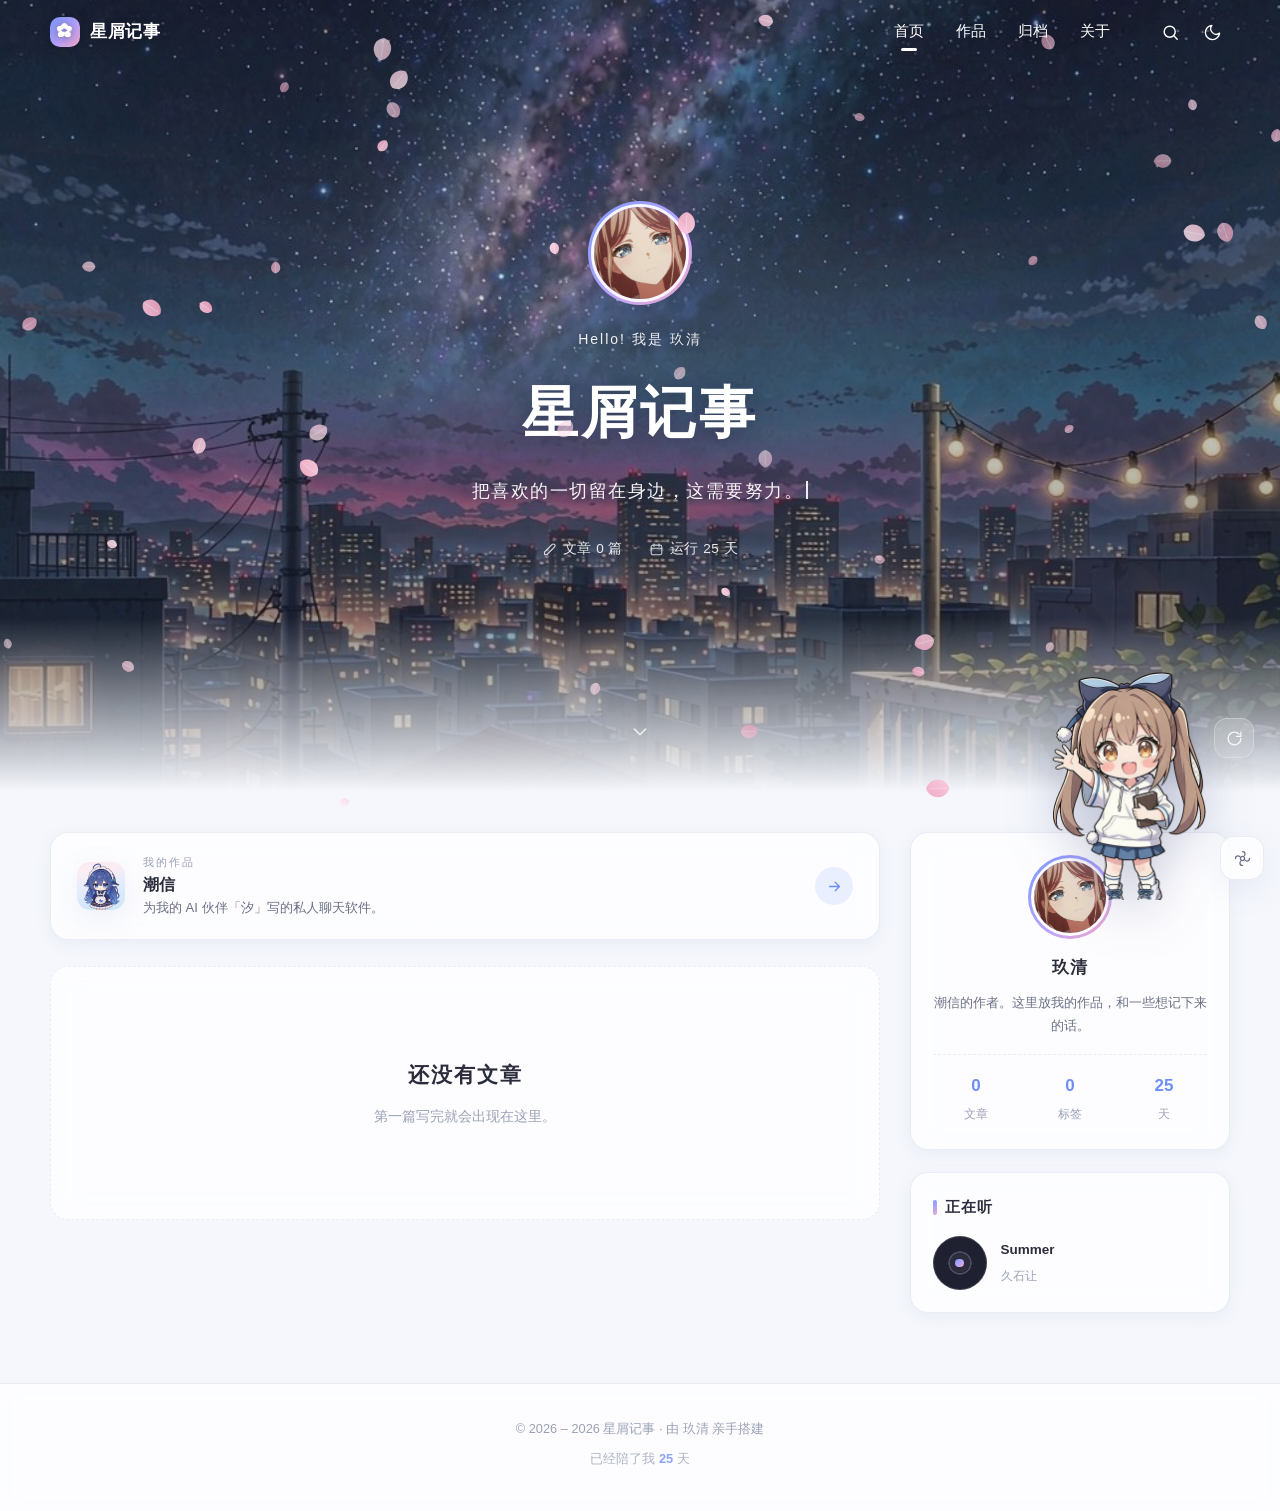
==== index.html @ fd6881af "blog: static site" ====
<!DOCTYPE html>
<html lang="zh-CN" data-theme="light">
<head>
<meta charset="UTF-8">
<meta name="viewport" content="width=device-width, initial-scale=1, viewport-fit=cover">
<meta name="description" content="一个安静的角落，记录日常、读书和路上看到的东西。">
<meta name="theme-color" content="#f5f7fc">
<title>星屑记事</title>
<link rel="icon" href="data:image/svg+xml,%3Csvg xmlns='http://www.w3.org/2000/svg' viewBox='0 0 32 32'%3E%3Ccircle cx='16' cy='16' r='13' fill='%237b9bff'/%3E%3Ccircle cx='16' cy='16' r='5' fill='%23f7a8c4'/%3E%3C/svg%3E">
<link rel="stylesheet" href="assets/css/style.css">
</head>
<body data-page="home">

<canvas id="sakura"></canvas>
<header class="nav" id="nav"></header>

<section class="hero" id="hero"></section>

<main class="wrap">
  <div class="layout">
    <div>
      <div id="worksBanner"></div>
      <div class="post-list" id="postList"></div>
    </div>
    <aside class="sidebar" id="sidebar"></aside>
  </div>
</main>

<footer class="footer" id="footer"></footer>

<div class="kanban" id="kanban">
  <div class="bubble" id="bubble"></div>
  <img src="assets/img/kanban.webp" alt="看板娘">
</div>

<div class="dock">
  <button class="dock-btn" id="kanbanBtn" aria-label="看板娘" title="召唤 / 收起看板娘">
    <svg viewBox="0 0 24 24" fill="none" stroke="currentColor" stroke-width="1.6" stroke-linecap="round" stroke-linejoin="round">
      <circle cx="12" cy="12" r="2.6"/>
      <path d="M12 3.2c1.9 0 3.2 1.5 3.2 3.2 0 .8-.3 1.5-.8 2M12 20.8c-1.9 0-3.2-1.5-3.2-3.2 0-.8.3-1.5.8-2M3.2 12c0-1.9 1.5-3.2 3.2-3.2.8 0 1.5.3 2 .8M20.8 12c0 1.9-1.5 3.2-3.2 3.2-.8 0-1.5-.3-2-.8"/>
    </svg>
  </button>
  <button class="dock-btn" id="toTop" aria-label="回到顶部">
    <svg viewBox="0 0 24 24" fill="none" stroke="currentColor" stroke-width="1.8" stroke-linecap="round" stroke-linejoin="round"><path d="m6 14 6-6 6 6"/></svg>
  </button>
</div>

<div class="search-mask" id="searchMask">
  <div class="search-box">
    <input class="search-input" id="searchInput" type="text" placeholder="搜索文章…　Ctrl + K" autocomplete="off">
    <div class="search-results" id="searchResults"></div>
  </div>
</div>

<script src="assets/js/data.js"></script>
<script src="assets/js/app.js"></script>
<script src="assets/js/sakura.js"></script>
<script>
  document.getElementById('kanbanBtn').addEventListener('click', function () {
    document.getElementById('kanban').classList.toggle('hide');
  });
</script>
</body>
</html>
---- assets/css/style.css ----
/* ==========================================================
   星屑记事 · 主题样式
   配色：蓝紫 + 樱花粉，浅色毛玻璃卡片风格
   ========================================================== */

:root {
  --bg: #f5f7fc;
  --bg-grad: radial-gradient(1200px 600px at 10% -10%, #e8edff 0%, transparent 60%),
             radial-gradient(1000px 500px at 90% 0%, #fdeaf3 0%, transparent 55%),
             #f5f7fc;
  --card: rgba(255, 255, 255, 0.76);
  --card-solid: #ffffff;
  --line: rgba(120, 130, 180, 0.14);
  --text: #2b2d3c;
  --text-2: #6b6f85;
  --text-3: #9aa0b5;
  --brand: #6e8ef7;
  --brand-soft: #eaefff;
  --pink: #f2a0c0;
  --pink-soft: #fdeef4;
  --grad: linear-gradient(135deg, #7b9bff 0%, #b9a4ff 55%, #f5a8c8 100%);
  --shadow-sm: 0 4px 16px rgba(108, 120, 180, 0.08);
  --shadow: 0 10px 32px rgba(108, 120, 180, 0.11);
  --shadow-lg: 0 20px 50px rgba(108, 120, 180, 0.20);
  --radius: 18px;
  --radius-sm: 12px;
  --nav-h: 64px;
  --serif: "Iowan Old Style", "Songti SC", "Noto Serif SC", Georgia, serif;
  --sans: -apple-system, BlinkMacSystemFont, "Segoe UI", "PingFang SC",
    "Hiragino Sans GB", "Microsoft YaHei", "Source Han Sans SC", sans-serif;
  --mono: "JetBrains Mono", "SFMono-Regular", Consolas, "Liberation Mono", monospace;
}

[data-theme="dark"] {
  --bg: #14161f;
  --bg-grad: radial-gradient(1200px 600px at 10% -10%, #1e2440 0%, transparent 60%),
             radial-gradient(1000px 500px at 90% 0%, #2a1d2c 0%, transparent 55%),
             #14161f;
  --card: rgba(32, 35, 48, 0.72);
  --card-solid: #1c1f2b;
  --line: rgba(160, 170, 210, 0.14);
  --text: #e8eaf2;
  --text-2: #a6abc2;
  --text-3: #767b91;
  --brand: #8aa4ff;
  --brand-soft: #232a44;
  --pink: #f4a8c6;
  --pink-soft: #33222c;
  --shadow-sm: 0 4px 16px rgba(0, 0, 0, 0.28);
  --shadow: 0 10px 32px rgba(0, 0, 0, 0.34);
  --shadow-lg: 0 20px 50px rgba(0, 0, 0, 0.45);
}

* { box-sizing: border-box; }

html { scroll-behavior: smooth; }

body {
  margin: 0;
  min-height: 100vh;
  display: flex;
  flex-direction: column;
  font-family: var(--sans);
  background: var(--bg);
  background-image: var(--bg-grad);
  background-attachment: fixed;
  color: var(--text);
  font-size: 15px;
  line-height: 1.75;
  -webkit-font-smoothing: antialiased;
  overflow-x: hidden;
  transition: background-color 0.4s ease, color 0.4s ease;
}

a { color: inherit; text-decoration: none; }
img { max-width: 100%; display: block; }
button { font-family: inherit; cursor: pointer; border: none; background: none; color: inherit; }

::selection { background: rgba(242, 160, 192, 0.35); color: var(--text); }

/* 滚动条 */
::-webkit-scrollbar { width: 9px; height: 9px; }
::-webkit-scrollbar-track { background: transparent; }
::-webkit-scrollbar-thumb {
  background: linear-gradient(180deg, #b9c6f2, #e6c3d6);
  border-radius: 99px;
  border: 2px solid transparent;
  background-clip: content-box;
}

/* ============ 樱花画布 ============ */
#sakura {
  position: fixed;
  inset: 0;
  width: 100%;
  height: 100%;
  pointer-events: none;
  z-index: 1;
}

/* ============ 顶部导航 ============ */
.nav {
  position: fixed;
  top: 0; left: 0; right: 0;
  height: var(--nav-h);
  z-index: 100;
  display: flex;
  align-items: center;
  transition: background-color 0.35s ease, box-shadow 0.35s ease, backdrop-filter 0.35s;
}
.nav.solid {
  background: var(--card);
  backdrop-filter: saturate(180%) blur(18px);
  -webkit-backdrop-filter: saturate(180%) blur(18px);
  box-shadow: 0 1px 0 var(--line), var(--shadow-sm);
}
.nav-inner {
  width: min(1180px, calc(100% - 48px));
  margin: 0 auto;
  display: flex;
  align-items: center;
  gap: 28px;
}
.brand {
  display: flex;
  align-items: center;
  gap: 10px;
  font-weight: 600;
  font-size: 17px;
  letter-spacing: 0.5px;
  white-space: nowrap;
}
.brand-mark {
  width: 30px; height: 30px;
  border-radius: 10px;
  background: var(--grad);
  display: grid;
  place-items: center;
  color: #fff;
  font-size: 15px;
  box-shadow: 0 4px 14px rgba(123, 155, 255, 0.4);
}
.nav-links {
  display: flex;
  align-items: center;
  gap: 4px;
  margin-left: auto;
}
.nav-links a {
  position: relative;
  padding: 7px 14px;
  border-radius: 10px;
  font-size: 14.5px;
  color: var(--text-2);
  transition: color 0.2s, background-color 0.2s;
}
.nav-links a:hover { color: var(--brand); background: var(--brand-soft); }
.nav-links a.active { color: var(--brand); }
.nav-links a.active::after {
  content: "";
  position: absolute;
  left: 50%; bottom: 1px;
  width: 16px; height: 3px;
  transform: translateX(-50%);
  border-radius: 99px;
  background: var(--grad);
}
/* 透明状态下压在头图上，文字转白 */
.nav:not(.solid) .brand,
.nav:not(.solid) .nav-links a,
.nav:not(.solid) .icon-btn {
  color: #fff;
  text-shadow: 0 1px 12px rgba(20, 24, 46, 0.55);
}
.nav:not(.solid) .brand-mark {
  box-shadow: 0 4px 16px rgba(20, 24, 46, 0.3);
}
.nav:not(.solid) .nav-links a:hover,
.nav:not(.solid) .icon-btn:hover {
  color: #fff;
  background: rgba(255, 255, 255, 0.18);
}
.nav:not(.solid) .nav-links a.active::after { background: #fff; }

.nav-tools { display: flex; align-items: center; gap: 6px; }
.icon-btn {
  width: 36px; height: 36px;
  border-radius: 11px;
  display: grid;
  place-items: center;
  color: var(--text-2);
  transition: background-color 0.2s, color 0.2s, transform 0.2s;
}
.icon-btn:hover { background: var(--brand-soft); color: var(--brand); transform: translateY(-1px); }
.icon-btn svg { width: 19px; height: 19px; }

/* ============ Hero ============ */
.hero {
  position: relative;
  min-height: 640px;
  height: 88vh;
  max-height: 880px;
  display: grid;
  place-items: center;
  text-align: center;
  overflow: hidden;
  isolation: isolate;
}
.hero-bg-wrap {
  position: absolute;
  inset: 0;
  transform: scale(1.06);
  animation: heroDrift 26s ease-in-out infinite alternate;
}
.hero-bg {
  position: absolute;
  inset: 0;
  background-size: cover;
  background-position: center 42%;
  opacity: 0;
  transition: opacity 0.7s ease;
}
.hero-bg.show { opacity: 1; }
@keyframes heroDrift {
  from { transform: scale(1.06) translate3d(0, 0, 0); }
  to { transform: scale(1.13) translate3d(-1.5%, -1.5%, 0); }
}
.hero::after {
  content: "";
  position: absolute;
  inset: 0;
  background:
    linear-gradient(180deg, rgba(20, 24, 46, 0.36) 0%, rgba(20, 24, 46, 0.12) 35%, rgba(20, 24, 46, 0.42) 78%, var(--bg) 100%),
    radial-gradient(60% 50% at 50% 45%, rgba(255, 255, 255, 0.10), transparent 70%);
  z-index: 1;
}
.hero-inner {
  position: relative;
  z-index: 2;
  padding: 0 24px;
  margin-top: -30px;
}
.hero-avatar {
  width: 104px; height: 104px;
  margin: 0 auto 22px;
  border-radius: 50%;
  padding: 3px;
  background: var(--grad);
  box-shadow: 0 10px 40px rgba(60, 70, 120, 0.4);
  animation: avatarIn 0.9s cubic-bezier(0.2, 0.8, 0.2, 1) both;
}
.hero-avatar img {
  width: 100%; height: 100%;
  border-radius: 50%;
  object-fit: cover;
  border: 3px solid rgba(255, 255, 255, 0.9);
}
@keyframes avatarIn {
  from { opacity: 0; transform: translateY(18px) scale(0.9); }
  to { opacity: 1; transform: none; }
}
.hero-eyebrow {
  margin: 0 0 12px;
  font-size: 14px;
  font-weight: 400;
  letter-spacing: 2px;
  color: rgba(255, 255, 255, 0.92);
  text-shadow: 0 2px 14px rgba(20, 24, 46, 0.5);
  animation: fadeUp 0.9s 0.08s cubic-bezier(0.2, 0.8, 0.2, 1) both;
}
.banner-swap {
  position: absolute;
  right: 26px; bottom: 34px;
  z-index: 3;
  width: 40px; height: 40px;
  border-radius: 13px;
  display: grid;
  place-items: center;
  color: rgba(255, 255, 255, 0.92);
  background: rgba(255, 255, 255, 0.14);
  backdrop-filter: blur(10px);
  border: 1px solid rgba(255, 255, 255, 0.28);
  transition: all 0.25s;
}
.banner-swap:hover { background: rgba(255, 255, 255, 0.28); transform: rotate(180deg); }
.banner-swap svg { width: 17px; height: 17px; }
.hero-title {
  margin: 0 0 14px;
  font-size: clamp(34px, 5.2vw, 56px);
  font-weight: 700;
  letter-spacing: 3px;
  color: #fff;
  text-shadow: 0 4px 28px rgba(30, 36, 70, 0.5);
  animation: fadeUp 0.9s 0.1s cubic-bezier(0.2, 0.8, 0.2, 1) both;
}
.hero-sub {
  min-height: 30px;
  margin: 0 auto;
  max-width: 620px;
  font-size: clamp(15px, 1.6vw, 18px);
  color: rgba(255, 255, 255, 0.94);
  letter-spacing: 1.5px;
  text-shadow: 0 2px 16px rgba(30, 36, 70, 0.55);
  animation: fadeUp 0.9s 0.22s cubic-bezier(0.2, 0.8, 0.2, 1) both;
}
.cursor {
  display: inline-block;
  width: 2px; height: 1em;
  margin-left: 3px;
  vertical-align: -0.12em;
  background: rgba(255, 255, 255, 0.9);
  animation: blink 1s steps(2, start) infinite;
}
@keyframes blink { to { opacity: 0; } }
.hero-meta {
  display: flex;
  justify-content: center;
  gap: 26px;
  margin-top: 30px;
  color: rgba(255, 255, 255, 0.9);
  font-size: 13.5px;
  letter-spacing: 0.5px;
  text-shadow: 0 2px 12px rgba(20, 24, 46, 0.6);
  animation: fadeUp 0.9s 0.34s cubic-bezier(0.2, 0.8, 0.2, 1) both;
}
.hero-meta span { display: inline-flex; align-items: center; gap: 6px; }
.hero-meta svg { width: 15px; height: 15px; opacity: 0.85; }
.scroll-hint {
  position: absolute;
  left: 50%; bottom: 42px;
  z-index: 3;
  transform: translateX(-50%);
  color: rgba(255, 255, 255, 0.75);
  animation: bob 2.2s ease-in-out infinite;
}
.scroll-hint svg { width: 22px; height: 22px; }
@keyframes bob {
  0%, 100% { transform: translate(-50%, 0); opacity: 0.5; }
  50% { transform: translate(-50%, 8px); opacity: 1; }
}
@keyframes fadeUp {
  from { opacity: 0; transform: translateY(20px); }
  to { opacity: 1; transform: none; }
}

/* ============ 布局 ============ */
.wrap {
  position: relative;
  z-index: 2;
  flex: 1;
  width: min(1180px, calc(100% - 48px));
  margin: 0 auto;
  padding: 40px 0 70px;
}
.layout {
  display: grid;
  grid-template-columns: minmax(0, 1fr) 320px;
  gap: 30px;
  align-items: start;
}
.wrap.flush { padding-top: 0; margin-top: -40px; }

/* ============ 文章卡片 ============ */
.post-list { display: grid; gap: 26px; }

.post-card {
  position: relative;
  display: grid;
  grid-template-columns: 300px minmax(0, 1fr);
  background: var(--card);
  backdrop-filter: saturate(160%) blur(14px);
  -webkit-backdrop-filter: saturate(160%) blur(14px);
  border: 1px solid var(--line);
  border-radius: var(--radius);
  overflow: hidden;
  box-shadow: var(--shadow-sm);
  transition: transform 0.35s cubic-bezier(0.2, 0.8, 0.2, 1), box-shadow 0.35s, border-color 0.35s;
  opacity: 0;
  transform: translateY(26px);
}
.post-card.in { opacity: 1; transform: none; }
.post-card:hover {
  transform: translateY(-6px);
  box-shadow: var(--shadow-lg);
  border-color: rgba(123, 155, 255, 0.35);
}
.post-thumb {
  position: relative;
  overflow: hidden;
  background: var(--bg-soft);
  min-height: 200px;
}
/* 图片绝对定位，卡片高度由右侧文字决定，避免出现大片空白 */
.post-thumb img {
  position: absolute;
  inset: 0;
  width: 100%; height: 100%;
  object-fit: cover;
  transition: transform 0.6s cubic-bezier(0.2, 0.8, 0.2, 1);
}
.post-card:hover .post-thumb img { transform: scale(1.07); }
.post-cat {
  position: absolute;
  left: 12px; top: 12px;
  padding: 4px 11px;
  border-radius: 99px;
  font-size: 12px;
  color: #fff;
  background: rgba(30, 36, 70, 0.45);
  backdrop-filter: blur(8px);
  letter-spacing: 0.5px;
}
.post-body {
  padding: 24px 26px;
  display: flex;
  flex-direction: column;
  min-width: 0;
}
.post-title {
  margin: 0 0 10px;
  font-size: 19px;
  font-weight: 600;
  line-height: 1.5;
  letter-spacing: 0.3px;
  transition: color 0.25s;
}
.post-card:hover .post-title { color: var(--brand); }
.post-excerpt {
  margin: 0 0 16px;
  color: var(--text-2);
  font-size: 14px;
  line-height: 1.85;
  display: -webkit-box;
  -webkit-line-clamp: 2;
  -webkit-box-orient: vertical;
  overflow: hidden;
}
.post-foot {
  margin-top: auto;
  display: flex;
  align-items: center;
  gap: 16px;
  font-size: 12.5px;
  color: var(--text-3);
}
.post-foot .dot {
  width: 3px; height: 3px;
  border-radius: 50%;
  background: currentColor;
  opacity: 0.6;
}
.post-foot .tag {
  padding: 2px 9px;
  border-radius: 99px;
  background: var(--pink-soft);
  color: #d97ba0;
  font-size: 11.5px;
}
[data-theme="dark"] .post-foot .tag { color: #f0a6c2; }

/* ============ 侧边栏 ============ */
.sidebar {
  position: sticky;
  top: calc(var(--nav-h) + 20px);
  display: grid;
  gap: 22px;
}
.widget {
  background: var(--card);
  backdrop-filter: saturate(160%) blur(14px);
  -webkit-backdrop-filter: saturate(160%) blur(14px);
  border: 1px solid var(--line);
  border-radius: var(--radius);
  padding: 22px;
  box-shadow: var(--shadow-sm);
}
.widget-title {
  display: flex;
  align-items: center;
  gap: 8px;
  margin: 0 0 16px;
  font-size: 14.5px;
  font-weight: 600;
  letter-spacing: 1px;
  color: var(--text);
}
.widget-title::before {
  content: "";
  width: 4px; height: 15px;
  border-radius: 99px;
  background: var(--grad);
}
.author { text-align: center; }
.author-avatar {
  width: 84px; height: 84px;
  margin: 0 auto 14px;
  border-radius: 50%;
  padding: 3px;
  background: var(--grad);
}
.author-avatar img { width: 100%; height: 100%; border-radius: 50%; object-fit: cover; border: 3px solid var(--card-solid); }
.author-name { font-size: 17px; font-weight: 600; letter-spacing: 1px; }
.author-desc { margin: 8px 0 16px; font-size: 13px; color: var(--text-2); line-height: 1.8; }
.author-stats {
  display: grid;
  grid-template-columns: repeat(3, 1fr);
  gap: 8px;
  padding-top: 16px;
  border-top: 1px dashed var(--line);
}
.author-stats div { text-align: center; }
.author-stats b { display: block; font-size: 17px; font-weight: 600; color: var(--brand); }
.author-stats span { font-size: 12px; color: var(--text-3); }

.mini-list { display: grid; gap: 12px; }
.mini-item { display: flex; gap: 11px; align-items: center; }
.mini-item img {
  width: 56px; height: 44px;
  border-radius: 9px;
  object-fit: cover;
  flex: none;
}
.mini-item p {
  margin: 0;
  font-size: 13.2px;
  line-height: 1.5;
  color: var(--text-2);
  display: -webkit-box;
  -webkit-line-clamp: 2;
  -webkit-box-orient: vertical;
  overflow: hidden;
  transition: color 0.2s;
}
.mini-item:hover p { color: var(--brand); }

.tags { display: flex; flex-wrap: wrap; gap: 9px; }
.tag-pill {
  padding: 5px 13px;
  border-radius: 99px;
  font-size: 12.5px;
  color: var(--text-2);
  background: var(--bg-soft);
  border: 1px solid transparent;
  transition: all 0.25s;
}
.tag-pill:hover {
  color: #fff;
  background: var(--grad);
  transform: translateY(-2px);
  box-shadow: 0 6px 16px rgba(123, 155, 255, 0.35);
}

.music-card {
  display: flex;
  align-items: center;
  gap: 14px;
}
.vinyl {
  width: 54px; height: 54px;
  border-radius: 50%;
  flex: none;
  background:
    radial-gradient(circle at 50% 50%, #2b2d3c 0 26%, #4a4d63 27% 30%, #1f2130 31% 100%);
  position: relative;
  box-shadow: inset 0 0 0 1px rgba(255, 255, 255, 0.15);
  animation: spin 8s linear infinite;
  animation-play-state: paused;
}
.vinyl.playing { animation-play-state: running; }
.vinyl::after {
  content: "";
  position: absolute;
  inset: 42%;
  border-radius: 50%;
  background: var(--grad);
}
@keyframes spin { to { transform: rotate(360deg); } }
.music-info { min-width: 0; }
.music-info b { display: block; font-size: 13.5px; font-weight: 600; overflow: hidden; text-overflow: ellipsis; white-space: nowrap; }
.music-info span { font-size: 12px; color: var(--text-3); }

/* ============ 页脚 ============ */
.footer {
  position: relative;
  z-index: 2;
  padding: 34px 24px 40px;
  text-align: center;
  font-size: 12.8px;
  color: var(--text-3);
  border-top: 1px solid var(--line);
  background: var(--card);
  backdrop-filter: blur(10px);
}
.footer a { color: var(--text-2); }
.footer a:hover { color: var(--brand); }
.footer .line2 { margin-top: 8px; opacity: 0.8; }

/* ============ 悬浮元件 ============ */
.dock {
  position: fixed;
  right: 16px;
  bottom: 20px;
  z-index: 90;
  display: grid;
  gap: 10px;
  justify-items: end;
}
.dock-btn {
  width: 44px; height: 44px;
  border-radius: 14px;
  display: grid;
  place-items: center;
  background: var(--card);
  backdrop-filter: blur(14px);
  border: 1px solid var(--line);
  box-shadow: var(--shadow);
  color: var(--text-2);
  transition: all 0.25s;
}
.dock-btn:hover { color: #fff; background: var(--grad); border-color: transparent; transform: translateY(-3px); }
.dock-btn svg { width: 19px; height: 19px; }
#toTop { display: none; }
#toTop.show { display: grid; }

/* 看板娘 */
.kanban {
  position: fixed;
  right: 74px; bottom: 0;
  z-index: 88;
  width: 154px;
  pointer-events: none;
  transition: transform 0.5s cubic-bezier(0.2, 0.8, 0.2, 1), opacity 0.5s;
  animation: kanbanFloat 4.5s ease-in-out infinite;
}
.kanban img { width: 100%; filter: drop-shadow(0 12px 24px rgba(60, 70, 120, 0.28)); pointer-events: auto; cursor: pointer; }
.kanban.hide { transform: translateY(105%); opacity: 0; }
@keyframes kanbanFloat {
  0%, 100% { transform: translateY(0); }
  50% { transform: translateY(-9px); }
}
.bubble {
  position: absolute;
  right: calc(100% - 14px);
  top: 26px;
  width: 178px;
  padding: 11px 15px;
  border-radius: 14px 14px 4px 14px;
  background: var(--card-solid);
  border: 1px solid var(--line);
  box-shadow: var(--shadow);
  font-size: 12.8px;
  line-height: 1.65;
  color: var(--text-2);
  opacity: 0;
  transform: translateY(6px) scale(0.96);
  transition: all 0.3s cubic-bezier(0.2, 0.8, 0.2, 1);
  pointer-events: none;
}
.bubble.show { opacity: 1; transform: none; }
.kanban-close {
  position: absolute;
  right: 6px; top: 4px;
  width: 26px; height: 26px;
  border-radius: 50%;
  display: grid;
  place-items: center;
  background: var(--card-solid);
  border: 1px solid var(--line);
  color: var(--text-3);
  font-size: 13px;
  pointer-events: auto;
  opacity: 0;
  transition: opacity 0.25s;
}
.kanban:hover .kanban-close { opacity: 1; }

/* ============ 搜索弹层 ============ */
.search-mask {
  position: fixed;
  inset: 0;
  z-index: 200;
  background: rgba(24, 28, 46, 0.42);
  backdrop-filter: blur(6px);
  display: grid;
  place-items: start center;
  padding-top: 16vh;
  opacity: 0;
  pointer-events: none;
  transition: opacity 0.28s;
}
.search-mask.open { opacity: 1; pointer-events: auto; }
.search-box {
  width: min(560px, calc(100% - 40px));
  background: var(--card-solid);
  border-radius: var(--radius);
  box-shadow: var(--shadow-lg);
  overflow: hidden;
  transform: translateY(-14px) scale(0.98);
  transition: transform 0.28s cubic-bezier(0.2, 0.8, 0.2, 1);
}
.search-mask.open .search-box { transform: none; }
.search-input {
  width: 100%;
  padding: 18px 22px;
  font-size: 15.5px;
  border: none;
  outline: none;
  background: transparent;
  color: var(--text);
  border-bottom: 1px solid var(--line);
}
.search-input::placeholder { color: var(--text-3); }
.search-results { max-height: 52vh; overflow-y: auto; padding: 8px; }
.search-hit {
  display: block;
  padding: 11px 14px;
  border-radius: 11px;
  transition: background-color 0.2s;
}
.search-hit:hover { background: var(--brand-soft); }
.search-hit b { display: block; font-size: 14px; font-weight: 500; }
.search-hit span { font-size: 12px; color: var(--text-3); }
.search-empty { padding: 26px; text-align: center; color: var(--text-3); font-size: 13px; }

/* ============ 文章页 ============ */
.article {
  background: var(--card);
  backdrop-filter: saturate(160%) blur(14px);
  border: 1px solid var(--line);
  border-radius: var(--radius);
  overflow: hidden;
  box-shadow: var(--shadow-sm);
}
.article-cover { width: 100%; height: 320px; object-fit: cover; }
.article-head { padding: 30px 38px 0; }
.article-title {
  margin: 0 0 16px;
  font-size: clamp(24px, 3.2vw, 32px);
  font-weight: 700;
  line-height: 1.42;
  letter-spacing: 0.5px;
}
.article-meta {
  display: flex;
  flex-wrap: wrap;
  align-items: center;
  gap: 14px;
  font-size: 12.8px;
  color: var(--text-3);
  padding-bottom: 22px;
  border-bottom: 1px dashed var(--line);
}
.article-meta .tag {
  padding: 3px 11px;
  border-radius: 99px;
  background: var(--pink-soft);
  color: #d97ba0;
}
[data-theme="dark"] .article-meta .tag { color: #f0a6c2; }
.article-body {
  padding: 30px 38px 38px;
  font-size: 15.5px;
  line-height: 2;
  color: var(--text);
}
.article-body p { margin: 0 0 20px; }
.article-body h2 {
  margin: 38px 0 16px;
  font-size: 20px;
  font-weight: 600;
  padding-left: 13px;
  border-left: 4px solid;
  border-image: var(--grad) 1;
  line-height: 1.5;
}
.article-body h3 { margin: 28px 0 12px; font-size: 17px; font-weight: 600; }
.article-body a { color: var(--brand); border-bottom: 1px solid rgba(110, 142, 247, 0.35); }
.article-body a:hover { border-bottom-color: var(--brand); }
.article-body ul, .article-body ol { margin: 0 0 20px; padding-left: 24px; }
.article-body li { margin: 7px 0; }
.article-body li::marker { color: var(--brand); }
.article-body img { border-radius: var(--radius-sm); margin: 24px 0; }
.article-body blockquote {
  margin: 24px 0;
  padding: 16px 22px;
  border-radius: var(--radius-sm);
  background: var(--brand-soft);
  border-left: 3px solid var(--brand);
  color: var(--text-2);
  font-style: normal;
}
.article-body blockquote p:last-child { margin: 0; }
.article-body code {
  font-family: var(--mono);
  font-size: 0.9em;
  padding: 2px 6px;
  border-radius: 6px;
  background: var(--bg-soft);
  color: #c2648e;
}
[data-theme="dark"] .article-body code { color: #f0a6c2; }
.article-body pre {
  margin: 22px 0;
  padding: 18px 20px;
  border-radius: var(--radius-sm);
  background: #1e2130;
  color: #dfe3f5;
  overflow-x: auto;
  font-size: 13px;
  line-height: 1.75;
}
.article-body pre code { background: none; padding: 0; color: inherit; font-size: inherit; }
.article-body hr { border: none; border-top: 1px dashed var(--line); margin: 32px 0; }

.article-nav {
  display: grid;
  grid-template-columns: 1fr 1fr;
  gap: 14px;
  margin-top: 26px;
}
.article-nav a {
  padding: 16px 20px;
  border-radius: var(--radius-sm);
  background: var(--card);
  border: 1px solid var(--line);
  transition: all 0.28s;
  box-shadow: var(--shadow-sm);
}
.article-nav a:hover { transform: translateY(-3px); box-shadow: var(--shadow); border-color: rgba(123, 155, 255, 0.4); }
.article-nav small { display: block; font-size: 12px; color: var(--text-3); margin-bottom: 5px; }
.article-nav b { font-size: 14px; font-weight: 500; line-height: 1.5; }
.article-nav .next { text-align: right; }

/* ============ 归档页 ============ */
.page-head {
  position: relative;
  padding: 132px 0 46px;
  text-align: center;
}
.page-head h1 {
  margin: 0 0 12px;
  font-size: clamp(26px, 3.6vw, 36px);
  font-weight: 700;
  letter-spacing: 2px;
}
.page-head p { margin: 0; color: var(--text-2); font-size: 14px; letter-spacing: 1px; }
.page-head .deco {
  width: 60px; height: 4px;
  margin: 18px auto 0;
  border-radius: 99px;
  background: var(--grad);
}

.timeline { position: relative; padding-left: 26px; }
.timeline::before {
  content: "";
  position: absolute;
  left: 5px; top: 8px; bottom: 8px;
  width: 2px;
  border-radius: 99px;
  background: linear-gradient(180deg, var(--brand), var(--pink), transparent);
  opacity: 0.4;
}
.tl-item { position: relative; margin-bottom: 26px; }
.tl-item::before {
  content: "";
  position: absolute;
  left: -26px; top: 9px;
  width: 12px; height: 12px;
  border-radius: 50%;
  background: var(--card-solid);
  border: 3px solid var(--brand);
  box-shadow: 0 0 0 4px rgba(123, 155, 255, 0.12);
}
.tl-date {
  font-size: 12.5px;
  color: var(--text-3);
  letter-spacing: 1px;
  margin-bottom: 4px;
}
.tl-title { font-size: 16px; font-weight: 500; transition: color 0.2s; }
.tl-title:hover { color: var(--brand); }

/* ============ 关于页 ============ */
.about-card {
  background: var(--card);
  backdrop-filter: saturate(160%) blur(14px);
  border: 1px solid var(--line);
  border-radius: var(--radius);
  padding: 40px;
  box-shadow: var(--shadow-sm);
}
.about-hero { text-align: center; margin-bottom: 34px; }
.about-hero img {
  width: 110px; height: 110px;
  border-radius: 50%;
  margin: 0 auto 16px;
  padding: 3px;
  background: var(--grad);
  object-fit: cover;
}
.about-hero h2 { margin: 0 0 8px; font-size: 22px; letter-spacing: 1px; }
.about-hero p { margin: 0; color: var(--text-2); font-size: 14px; }
.about-body h3 {
  margin: 32px 0 14px;
  font-size: 17px;
  font-weight: 600;
  display: flex;
  align-items: center;
  gap: 9px;
}
.about-body h3::before {
  content: "";
  width: 4px; height: 15px;
  border-radius: 99px;
  background: var(--grad);
}
.about-body p, .about-body li { color: var(--text-2); font-size: 14.5px; line-height: 1.95; }
.about-body ul { padding-left: 22px; }
.friend-links { display: grid; grid-template-columns: repeat(auto-fill, minmax(150px, 1fr)); gap: 12px; }
.friend-links a {
  padding: 14px 16px;
  border-radius: var(--radius-sm);
  background: var(--bg-soft);
  font-size: 13.5px;
  transition: all 0.25s;
}
.friend-links a:hover { background: var(--grad); color: #fff; transform: translateY(-3px); }

/* ============ 响应式 ============ */
@media (max-width: 1020px) {
  .layout { grid-template-columns: minmax(0, 1fr); }
  .sidebar { position: static; grid-template-columns: repeat(2, minmax(0, 1fr)); }
  .post-card { grid-template-columns: 240px minmax(0, 1fr); }
}
@media (max-width: 720px) {
  .nav-inner { width: calc(100% - 24px); gap: 8px; }
  .brand > span:not(.brand-mark) { display: none; }
  .nav-links { gap: 0; }
  .nav-links a { padding: 6px 9px; font-size: 13px; }
  .nav-tools { gap: 2px; flex: none; }
  .icon-btn { width: 32px; height: 32px; }
  .icon-btn svg { width: 17px; height: 17px; }
  .hero { min-height: 520px; height: 78vh; }
  .hero-title { letter-spacing: 1px; }
  .hero-meta { gap: 14px; font-size: 12.5px; }
  .wrap { width: calc(100% - 28px); }
  .post-card { grid-template-columns: 1fr; }
  .post-thumb { height: 190px; min-height: 0; }
  .post-body { padding: 20px; }
  .sidebar { grid-template-columns: 1fr; }
  .article-head { padding: 22px 22px 0; }
  .article-body { padding: 22px; font-size: 15px; }
  .article-cover { height: 200px; }
  .article-nav { grid-template-columns: 1fr; }
  .about-card { padding: 26px 22px; }
  .kanban { width: 96px; right: 58px; }
  .bubble { width: 140px; top: 14px; }
  .dock { bottom: 18px; right: 12px; }
  .footer { font-size: 12px; }
}
@media (prefers-reduced-motion: reduce) {
  * { animation-duration: 0.01ms !important; animation-iteration-count: 1 !important; transition-duration: 0.01ms !important; }
  html { scroll-behavior: auto; }
  /* 动画起始态是 opacity:0，关掉动画必须把它拉回可见，否则首屏文字会消失 */
  .hero-avatar, .hero-eyebrow, .hero-title, .hero-sub, .hero-meta { animation: none !important; opacity: 1 !important; transform: none !important; }
  .post-card { opacity: 1 !important; transform: none !important; }
}

/* ============ 首页作品横幅 ============ */
.works-banner {
  display: flex;
  align-items: center;
  gap: 18px;
  padding: 20px 26px;
  margin-bottom: 26px;
  border-radius: var(--radius);
  background: var(--card);
  backdrop-filter: saturate(160%) blur(14px);
  -webkit-backdrop-filter: saturate(160%) blur(14px);
  border: 1px solid var(--line);
  box-shadow: var(--shadow-sm);
  transition: transform 0.3s cubic-bezier(0.2, 0.8, 0.2, 1), box-shadow 0.3s, border-color 0.3s;
}
.works-banner:hover {
  transform: translateY(-4px);
  box-shadow: var(--shadow-lg);
  border-color: rgba(123, 155, 255, 0.4);
}
.works-badge {
  display: inline-flex;
  align-items: center;
  gap: 7px;
  padding: 8px 15px;
  border-radius: 12px;
  font-size: 13px;
  color: #fff;
  background: var(--grad);
  white-space: nowrap;
  box-shadow: 0 6px 18px rgba(123, 155, 255, 0.35);
}
.works-badge svg { width: 15px; height: 15px; }
.works-name { min-width: 0; flex: 1; display: grid; }
.works-name b {
  font-size: 16px;
  font-weight: 600;
  line-height: 1.4;
  white-space: nowrap;
  overflow: hidden;
  text-overflow: ellipsis;
}
.works-name small {
  font-size: 13px;
  color: var(--text-2);
  white-space: nowrap;
  overflow: hidden;
  text-overflow: ellipsis;
}
.works-go {
  width: 38px; height: 38px;
  border-radius: 50%;
  display: grid;
  place-items: center;
  color: var(--brand);
  background: var(--brand-soft);
  transition: all 0.3s;
}
.works-banner:hover .works-go { background: var(--grad); color: #fff; }
.works-go svg { width: 17px; height: 17px; }

/* ============ 侧栏随机阅读 ============ */
.random-btn {
  display: flex;
  align-items: center;
  justify-content: center;
  gap: 9px;
  width: 100%;
  padding: 12px;
  border-radius: var(--radius-sm);
  font-size: 14px;
  color: #fff;
  background: var(--grad);
  box-shadow: 0 6px 18px rgba(123, 155, 255, 0.3);
  transition: transform 0.25s, box-shadow 0.25s;
}
.random-btn:hover { transform: translateY(-2px); box-shadow: 0 10px 24px rgba(123, 155, 255, 0.45); }
.random-btn svg { width: 16px; height: 16px; }

/* ============ 作品页 ============ */
.app-card {
  display: grid;
  grid-template-columns: minmax(0, 1.15fr) minmax(0, 1fr);
  gap: 34px;
  padding: 34px;
  border-radius: var(--radius);
  background: var(--card);
  backdrop-filter: saturate(160%) blur(14px);
  -webkit-backdrop-filter: saturate(160%) blur(14px);
  border: 1px solid var(--line);
  box-shadow: var(--shadow-sm);
}
.app-pills { display: flex; flex-wrap: wrap; gap: 8px; margin-bottom: 14px; }
.app-pill {
  padding: 4px 12px;
  border-radius: 99px;
  font-size: 12px;
  background: var(--bg-soft);
  color: var(--text-2);
}
.app-pill.ver { background: var(--pink-soft); color: #d97ba0; }
[data-theme="dark"] .app-pill.ver { color: #f0a6c2; }
.app-name { margin: 0 0 8px; font-size: 28px; font-weight: 700; letter-spacing: 1px; line-height: 1.35; }
.app-tagline { margin: 0 0 14px; font-size: 15px; color: var(--brand); }
.app-desc { margin: 0 0 18px; font-size: 14.5px; line-height: 1.9; color: var(--text-2); }
.app-features { list-style: none; margin: 0 0 22px; padding: 0; display: grid; gap: 9px; }
.app-features li { display: flex; align-items: flex-start; gap: 9px; font-size: 14px; color: var(--text-2); }
.app-features svg { width: 15px; height: 15px; flex: none; margin-top: 3px; color: #3fae7e; }
.app-dl { display: grid; gap: 11px; }
.dl-btn {
  display: flex;
  align-items: center;
  gap: 12px;
  padding: 12px 20px;
  border-radius: var(--radius-sm);
  border: 1px solid var(--line);
  background: var(--bg-soft);
  transition: all 0.28s;
}
.dl-btn svg { width: 19px; height: 19px; }
.dl-btn span { display: grid; line-height: 1.4; }
.dl-btn b { font-size: 14px; font-weight: 500; }
.dl-btn small { font-size: 12px; color: var(--text-3); }
.dl-btn:hover { transform: translateY(-2px); box-shadow: var(--shadow-sm); }
.dl-btn.primary {
  background: var(--grad);
  color: #fff;
  border-color: transparent;
  box-shadow: 0 8px 22px rgba(123, 155, 255, 0.38);
}
.dl-btn.primary small { color: rgba(255, 255, 255, 0.8); }
.dl-btn.primary:hover { box-shadow: 0 12px 30px rgba(123, 155, 255, 0.5); }
.app-facts {
  display: flex;
  flex-wrap: wrap;
  gap: 18px;
  margin-top: 20px;
  padding-top: 16px;
  border-top: 1px dashed var(--line);
  font-size: 12.5px;
  color: var(--text-3);
}
.app-sec { margin-top: 30px; }
.app-sec .widget-title { margin-bottom: 20px; }
.app-req { margin: 0; font-size: 14px; color: var(--text-2); line-height: 2; }

/* ============ 软件界面示意窗（CSS 画的） ============ */
.app-mock {
  border-radius: 16px;
  overflow: hidden;
  background: var(--card-solid);
  border: 1px solid var(--line);
  box-shadow: var(--shadow);
}
.mock-bar {
  display: flex;
  align-items: center;
  gap: 7px;
  padding: 11px 14px;
  background: var(--bg-soft);
  border-bottom: 1px solid var(--line);
}
.mock-bar i {
  width: 10px; height: 10px;
  border-radius: 50%;
  background: #d4d8e6;
}
.mock-bar i:nth-child(1) { background: #f7a0a0; }
.mock-bar i:nth-child(2) { background: #f5d47e; }
.mock-bar i:nth-child(3) { background: #a8dcb2; }
.mock-bar span {
  margin-left: 8px;
  font-size: 12px;
  color: var(--text-3);
  white-space: nowrap;
  overflow: hidden;
  text-overflow: ellipsis;
}
.mock-body { display: grid; grid-template-columns: 64px minmax(0, 1fr); min-height: 300px; }
.mock-side {
  display: grid;
  gap: 8px;
  align-content: start;
  padding: 14px 12px;
  border-right: 1px solid var(--line);
}
.mock-side span {
  height: 9px;
  border-radius: 99px;
  background: #d4d8e6;
  opacity: 0.7;
}
.mock-side span.on { background: var(--grad); opacity: 1; }
.mock-main { padding: 18px 18px 20px; display: grid; gap: 13px; align-content: start; }
.mock-row { display: flex; align-items: center; gap: 10px; }
.mock-row b { height: 11px; border-radius: 99px; background: linear-gradient(90deg, #b9c6f2, #e6c3d6); }
.mock-row i { font-style: normal; font-size: 11px; color: var(--text-3); }
.mock-chart {
  display: flex;
  align-items: flex-end;
  gap: 7px;
  height: 110px;
  padding-top: 8px;
  margin-top: 6px;
  border-top: 1px dashed var(--line);
}
.mock-chart i {
  flex: 1;
  border-radius: 6px 6px 3px 3px;
  background: linear-gradient(180deg, #a9b8f5, #d9c9f5);
  opacity: 0.85;
}

@media (max-width: 900px) {
  .app-card { grid-template-columns: minmax(0, 1fr); gap: 24px; padding: 24px; }
  .works-banner { flex-wrap: wrap; gap: 12px; }
  .works-name { flex-basis: 100%; order: 3; }
}
@media (max-width: 720px) {
  .banner-swap { right: 14px; bottom: 26px; }
  .app-name { font-size: 22px; }
  .mock-body { grid-template-columns: 46px minmax(0, 1fr); }
  .works-name small { white-space: normal; }
}

/* ============ 作品图标 ============ */
.works-icon {
  width: 48px; height: 48px;
  border-radius: 13px;
  flex: none;
  box-shadow: var(--shadow);
}
.works-text { min-width: 0; flex: 1; display: grid; }
.works-label {
  font-size: 11px;
  color: var(--text-3);
  letter-spacing: 2px;
  margin-bottom: 2px;
}
.works-text b {
  font-size: 16px;
  font-weight: 600;
  line-height: 1.4;
}
.works-text small {
  font-size: 13px;
  color: var(--text-2);
  white-space: nowrap;
  overflow: hidden;
  text-overflow: ellipsis;
}
.app-head {
  display: flex;
  align-items: center;
  gap: 16px;
  margin-bottom: 12px;
}
.app-icon {
  width: 62px; height: 62px;
  border-radius: 16px;
  flex: none;
  box-shadow: var(--shadow);
}
.app-titles { min-width: 0; }
.app-titles .app-name { margin: 0 0 6px; font-size: 24px; }
@media (max-width: 720px) {
  .app-icon { width: 54px; height: 54px; }
  .app-titles .app-name { font-size: 21px; }
}

/* ============ 空文章状态 ============ */
.empty-posts {
  padding: 90px 30px;
  text-align: center;
  border-radius: var(--radius);
  background: var(--card);
  backdrop-filter: saturate(160%) blur(14px);
  -webkit-backdrop-filter: saturate(160%) blur(14px);
  border: 1px dashed var(--line);
}
.empty-posts .empty-title {
  margin: 0 0 10px;
  font-size: 21px;
  font-weight: 600;
  letter-spacing: 2px;
  color: var(--text);
}
.empty-posts p {
  margin: 0;
  font-size: 14px;
  color: var(--text-3);
}
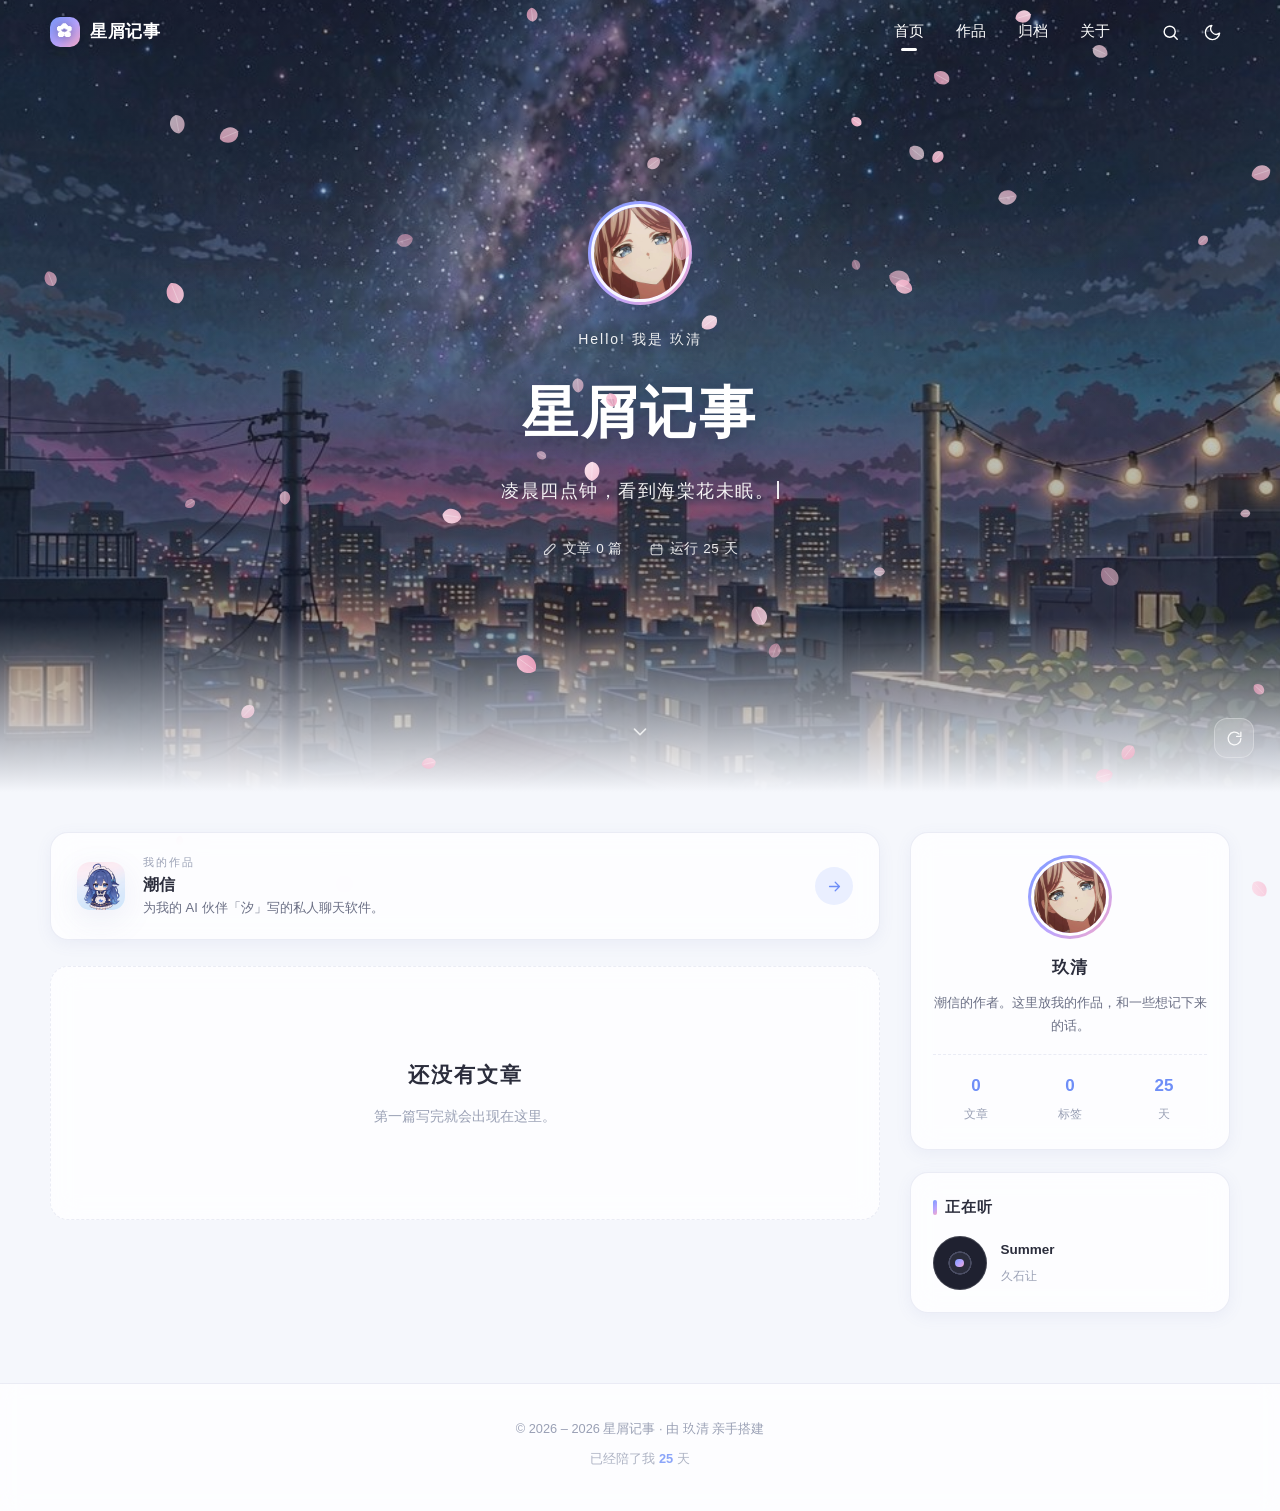
==== commit 715219e7: "删除看板娘；APK 链接改潮信服务器；去掉本地数据类表述" ====
--- a/index.html
+++ b/index.html
@@ -28,18 +28,7 @@
 
 <footer class="footer" id="footer"></footer>
 
-<div class="kanban" id="kanban">
-  <div class="bubble" id="bubble"></div>
-  <img src="assets/img/kanban.webp" alt="看板娘">
-</div>
-
 <div class="dock">
-  <button class="dock-btn" id="kanbanBtn" aria-label="看板娘" title="召唤 / 收起看板娘">
-    <svg viewBox="0 0 24 24" fill="none" stroke="currentColor" stroke-width="1.6" stroke-linecap="round" stroke-linejoin="round">
-      <circle cx="12" cy="12" r="2.6"/>
-      <path d="M12 3.2c1.9 0 3.2 1.5 3.2 3.2 0 .8-.3 1.5-.8 2M12 20.8c-1.9 0-3.2-1.5-3.2-3.2 0-.8.3-1.5.8-2M3.2 12c0-1.9 1.5-3.2 3.2-3.2.8 0 1.5.3 2 .8M20.8 12c0 1.9-1.5 3.2-3.2 3.2-.8 0-1.5-.3-2-.8"/>
-    </svg>
-  </button>
   <button class="dock-btn" id="toTop" aria-label="回到顶部">
     <svg viewBox="0 0 24 24" fill="none" stroke="currentColor" stroke-width="1.8" stroke-linecap="round" stroke-linejoin="round"><path d="m6 14 6-6 6 6"/></svg>
   </button>
@@ -55,10 +44,5 @@
 <script src="assets/js/data.js"></script>
 <script src="assets/js/app.js"></script>
 <script src="assets/js/sakura.js"></script>
-<script>
-  document.getElementById('kanbanBtn').addEventListener('click', function () {
-    document.getElementById('kanban').classList.toggle('hide');
-  });
-</script>
 </body>
 </html>
